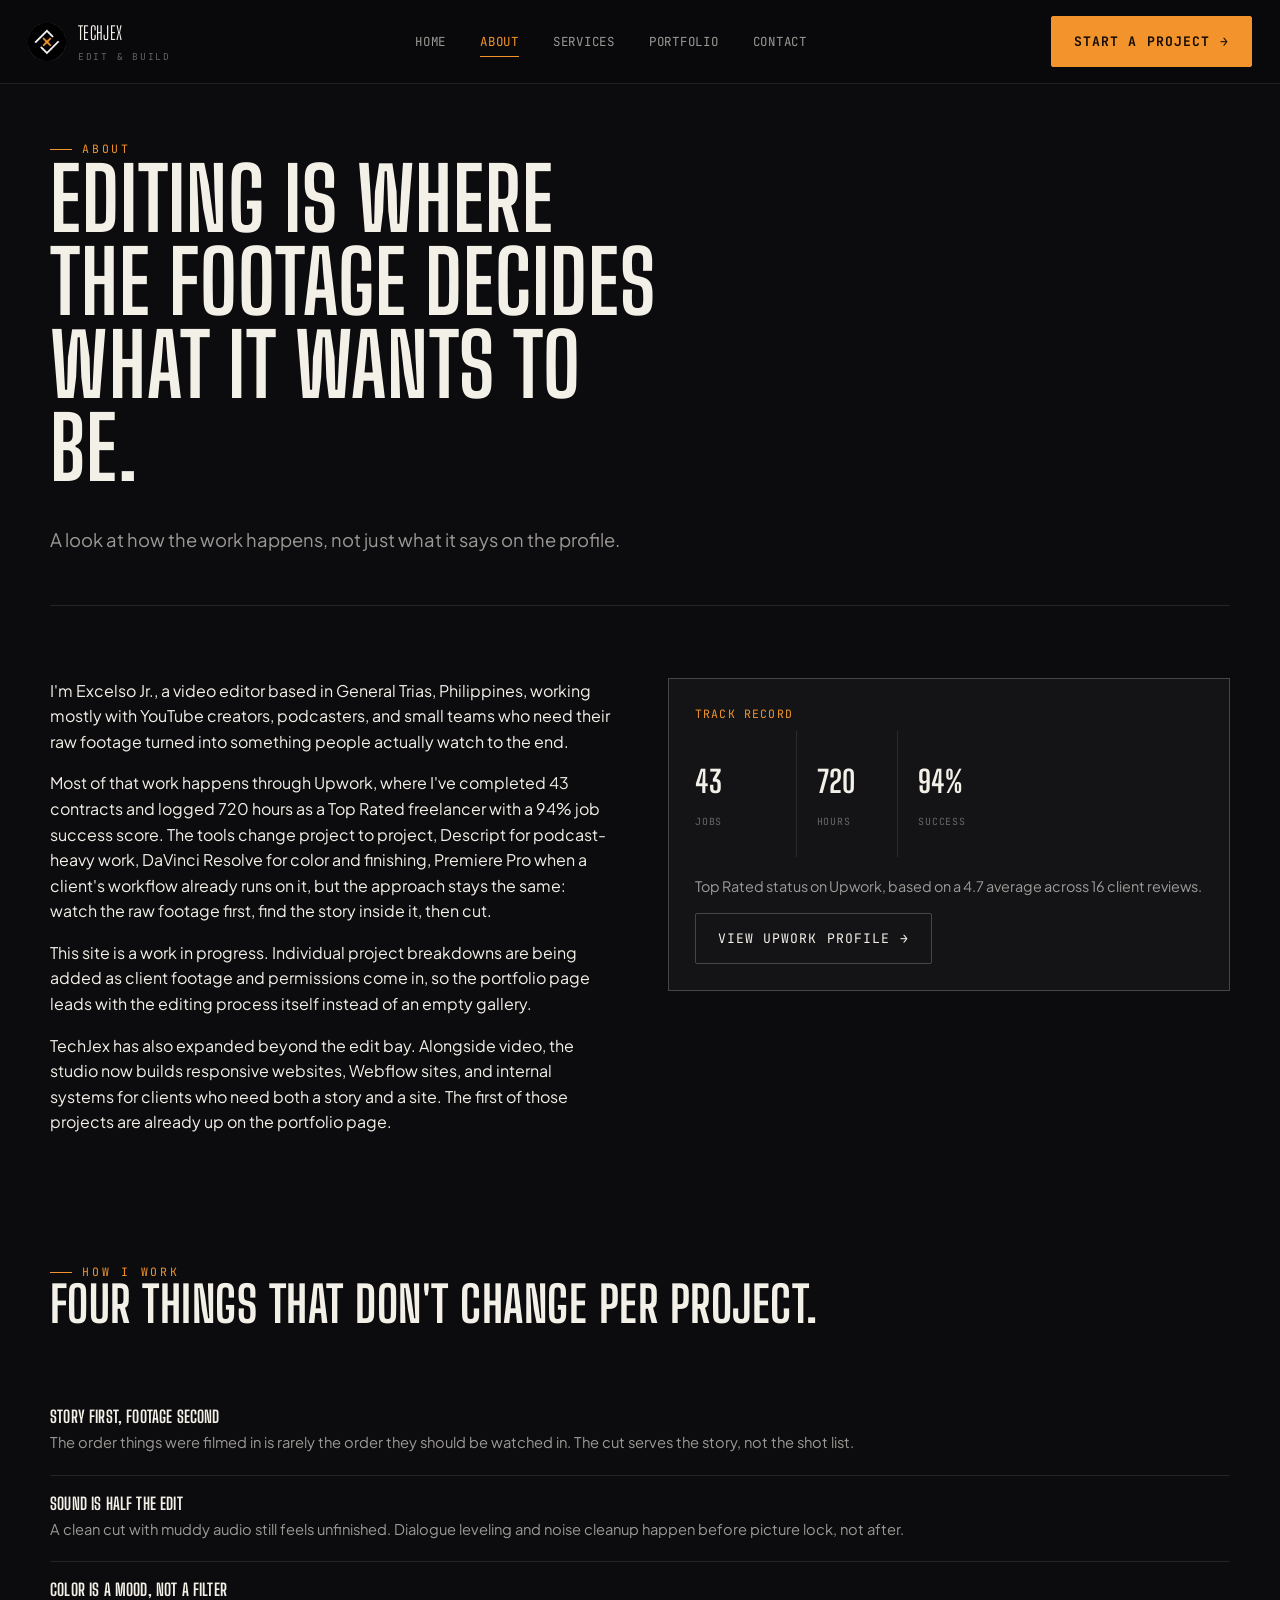
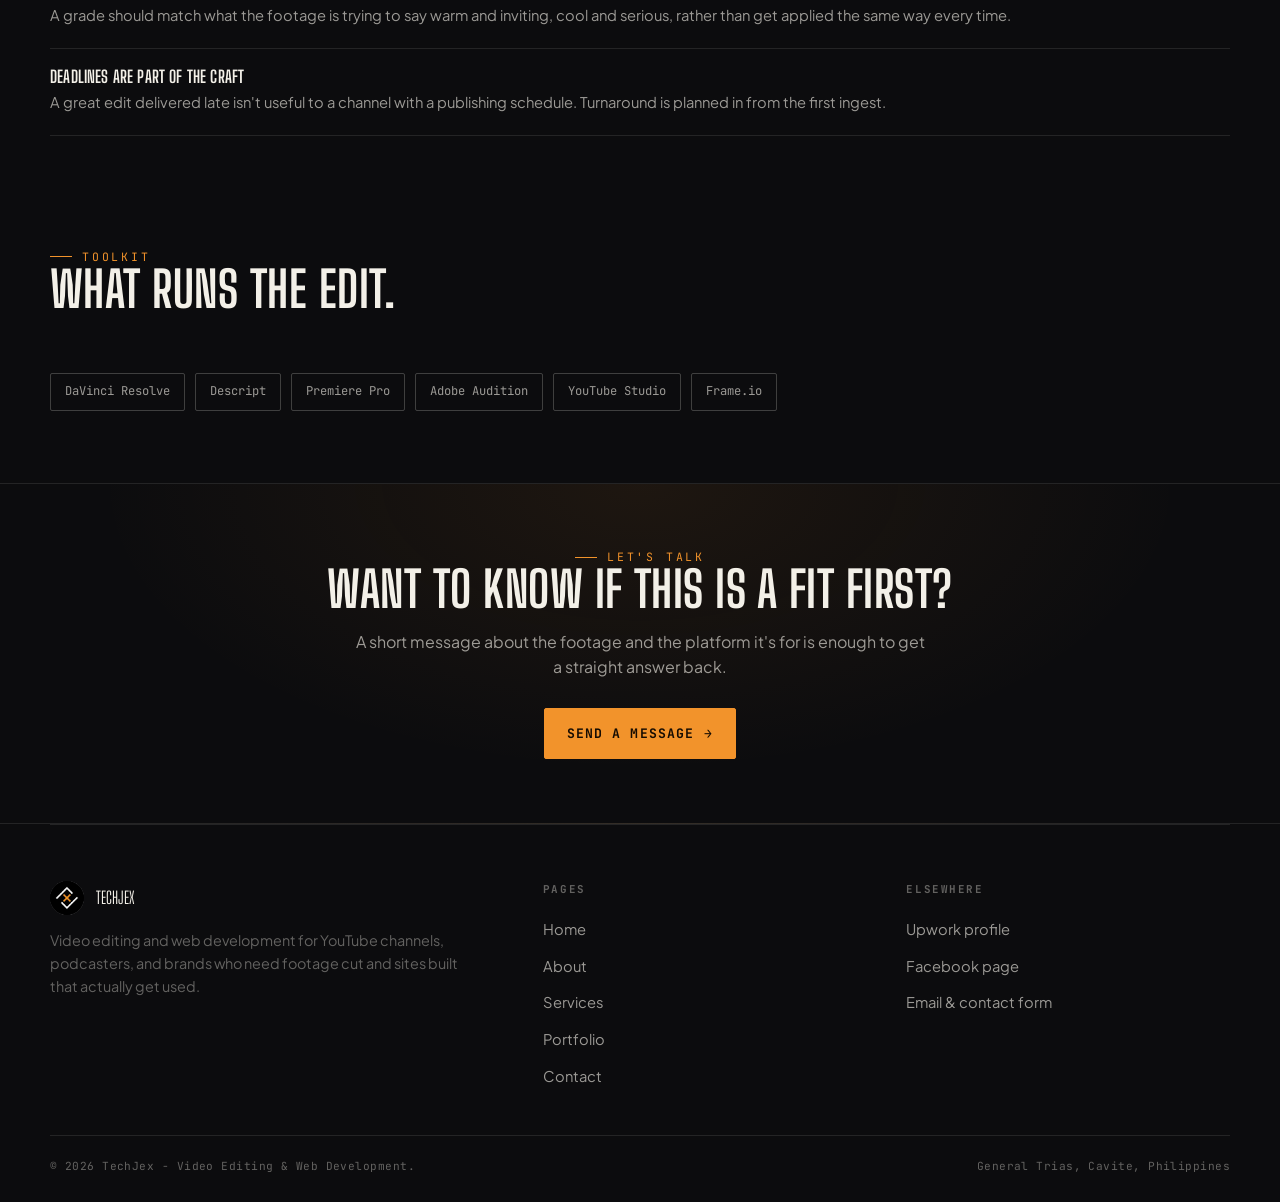
==== about.html @ 6ed2a16c "TechJex" ====
<!DOCTYPE html>
<html lang="en">
<head>
<meta charset="UTF-8">
<meta name="viewport" content="width=device-width, initial-scale=1.0">
<title>About | TechJex</title>
<meta name="description" content="Excelso Jr. is a Top Rated video editor on Upwork working with Descript, DaVinci Resolve, and YouTube-focused edits from General Trias, Philippines.">
<link rel="icon" href="./assets/logo.png" type="image/png">
<link rel="preconnect" href="https://fonts.googleapis.com">
<link href="https://fonts.googleapis.com/css2?family=Big+Shoulders+Display:wght@600;700;800&family=Plus+Jakarta+Sans:wght@400;500;600;700&family=JetBrains+Mono:wght@400;500&display=swap" rel="stylesheet">
<link rel="stylesheet" href="./style.css">
</head>
<body>

<header class="nav-bar">
  <a class="brand" href="./index.html">
    <img src="./assets/logo.png" alt="TechJex logo">
    <span>TechJex<br><small>Edit &amp; Build</small></span>
  </a>
  <button class="menu-toggle" aria-label="Open menu" aria-expanded="false">☰</button>
  <nav class="nav-links" aria-label="Main navigation">
    <a href="./index.html">Home</a>
    <a href="./about.html" aria-current="page">About</a>
    <a href="./services.html">Services</a>
    <a href="./portfolio.html">Portfolio</a>
    <a href="./contact.html">Contact</a>
  </nav>
  <div class="nav-actions">
    <a class="btn btn-primary" href="./contact.html">Start a project</a>
  </div>
</header>

<main>

<section class="page-hero wrap">
  <span class="eyebrow">About</span>
  <h1>Editing is where the footage decides what it wants to be.</h1>
  <p class="lead">A look at how the work happens, not just what it says on the profile.</p>
</section>

<section class="section wrap">
  <div class="split">
    <div>
      <p>I'm Excelso Jr., a video editor based in General Trias, Philippines, working mostly with YouTube creators, podcasters, and small teams who need their raw footage turned into something people actually watch to the end.</p>
      <p>Most of that work happens through Upwork, where I've completed 43 contracts and logged 720 hours as a Top Rated freelancer with a 94% job success score. The tools change project to project, Descript for podcast-heavy work, DaVinci Resolve for color and finishing, Premiere Pro when a client's workflow already runs on it, but the approach stays the same: watch the raw footage first, find the story inside it, then cut.</p>
      <p>This site is a work in progress. Individual project breakdowns are being added as client footage and permissions come in, so the portfolio page leads with the editing process itself instead of an empty gallery.</p>
      <p>TechJex has also expanded beyond the edit bay. Alongside video, the studio now builds responsive websites, Webflow sites, and internal systems for clients who need both a story and a site. The first of those projects are already up on the portfolio page.</p>
    </div>
    <div class="split-media reveal">
      <span class="tc">Track record</span>
      <div class="stat-strip" style="border:none;">
        <div style="padding-left:0;"><b>43</b><span>Jobs</span></div>
        <div><b>720</b><span>Hours</span></div>
        <div><b>94%</b><span>Success</span></div>
      </div>
      <p style="margin-top:18px; color:var(--bone-dim); font-size:0.9rem;">Top Rated status on Upwork, based on a 4.7 average across 16 client reviews.</p>
      <a class="btn btn-ghost" href="https://www.upwork.com/freelancers/~0199cee645f09aa806" target="_blank" rel="noopener">View Upwork profile</a>
    </div>
  </div>
</section>

<section class="section wrap section-tight">
  <div class="section-head">
    <div><span class="eyebrow">How I work</span><h2>Four things that don't change per project.</h2></div>
  </div>
  <div class="principle reveal">
    <h4>Story first, footage second</h4>
    <p>The order things were filmed in is rarely the order they should be watched in. The cut serves the story, not the shot list.</p>
  </div>
  <div class="principle reveal">
    <h4>Sound is half the edit</h4>
    <p>A clean cut with muddy audio still feels unfinished. Dialogue leveling and noise cleanup happen before picture lock, not after.</p>
  </div>
  <div class="principle reveal">
    <h4>Color is a mood, not a filter</h4>
    <p>A grade should match what the footage is trying to say warm and inviting, cool and serious, rather than get applied the same way every time.</p>
  </div>
  <div class="principle reveal">
    <h4>Deadlines are part of the craft</h4>
    <p>A great edit delivered late isn't useful to a channel with a publishing schedule. Turnaround is planned in from the first ingest.</p>
  </div>
</section>

<section class="section wrap">
  <div class="section-head">
    <div><span class="eyebrow">Toolkit</span><h2>What runs the edit.</h2></div>
  </div>
  <div class="toolkit reveal">
    <span>DaVinci Resolve</span>
    <span>Descript</span>
    <span>Premiere Pro</span>
    <span>Adobe Audition</span>
    <span>YouTube Studio</span>
    <span>Frame.io</span>
  </div>
</section>

<section class="cta-band">
  <div class="wrap">
    <span class="eyebrow" style="justify-content:center;">Let's talk</span>
    <h2>Want to know if this is a fit first?</h2>
    <p>A short message about the footage and the platform it's for is enough to get a straight answer back.</p>
    <a class="btn btn-primary" href="./contact.html">Send a message</a>
  </div>
</section>

</main>

<footer class="footer wrap">
  <div class="footer-top">
    <div>
      <a class="footer-brand" href="./index.html"><img src="./assets/logo.png" alt="TechJex logo"><span>TechJex</span></a>
      <p>Video editing and web development for YouTube channels, podcasters, and brands who need footage cut and sites built that actually get used.</p>
    </div>
    <div class="footer-links">
      <h5>Pages</h5>
      <a href="./index.html">Home</a>
      <a href="./about.html">About</a>
      <a href="./services.html">Services</a>
      <a href="./portfolio.html">Portfolio</a>
      <a href="./contact.html">Contact</a>
    </div>
    <div class="footer-links">
      <h5>Elsewhere</h5>
      <a href="https://www.upwork.com/freelancers/~0199cee645f09aa806" target="_blank" rel="noopener">Upwork profile</a>
      <a href="https://www.facebook.com/TechJex/" target="_blank" rel="noopener">Facebook page</a>
      <a href="./contact.html">Email &amp; contact form</a>
    </div>
  </div>
  <div class="footer-bottom">
    <span>&copy; 2026 TechJex - Video Editing &amp; Web Development.</span>
    <span>General Trias, Cavite, Philippines</span>
  </div>
</footer>

<script src="./script.js"></script>
</body>
</html>
---- style.css ----
/* ============================================================
   TechJex — Video Editing Portfolio
   Design tokens
   ============================================================ */
:root{
  --ink: #0c0c0e;
  --ink-2: #141417;
  --ink-3: #1d1d21;
  --line: rgba(245,243,236,0.10);
  --line-strong: rgba(245,243,236,0.22);
  --bone: #f3f0e8;
  --bone-dim: rgba(243,240,232,0.62);
  --bone-faint: rgba(243,240,232,0.38);
  --signal: #f2932b;
  --signal-2: #ffb35c;
  --teal: #3ec6bd;
  --radius: 2px;

  --display: "Big Shoulders Display", "Arial Narrow", sans-serif;
  --body: "Plus Jakarta Sans", "Segoe UI", sans-serif;
  --mono: "JetBrains Mono", "Courier New", monospace;
}

*{ box-sizing:border-box; }
html{ scroll-behavior:smooth; }
body{
  margin:0;
  background:var(--ink);
  color:var(--bone);
  font-family:var(--body);
  font-size:16px;
  line-height:1.6;
  -webkit-font-smoothing:antialiased;
}
img{ max-width:100%; display:block; }
a{ color:inherit; text-decoration:none; }
h1,h2,h3,h4{
  font-family:var(--display);
  font-weight:700;
  text-transform:uppercase;
  letter-spacing:0.01em;
  margin:0 0 .4em;
  line-height:0.96;
}
h1{ font-size:clamp(2.6rem,7vw,5.4rem); }
h2{ font-size:clamp(1.9rem,4.2vw,3.1rem); }
h3{ font-size:1.3rem; letter-spacing:0.02em; }
p{ margin:0 0 1em; }
.lead{ font-size:1.15rem; color:var(--bone-dim); max-width:52ch; }

:focus-visible{ outline:2px solid var(--signal); outline-offset:3px; }
@media (prefers-reduced-motion: reduce){
  *{ animation-duration:0.001ms !important; animation-iteration-count:1 !important; transition-duration:0.001ms !important; scroll-behavior:auto !important; }
}

.wrap{ max-width:1180px; margin:0 auto; padding:0 28px; }
.eyebrow{
  font-family:var(--mono);
  font-size:0.72rem;
  letter-spacing:0.24em;
  text-transform:uppercase;
  color:var(--signal);
  display:flex; align-items:center; gap:10px;
}
.eyebrow::before{
  content:""; width:22px; height:1px; background:var(--signal);
}
.tc{ font-family:var(--mono); font-variant-numeric:tabular-nums; }

/* ---------- buttons ---------- */
.btn{
  display:inline-flex; align-items:center; gap:10px;
  font-family:var(--mono); font-size:0.82rem; letter-spacing:0.08em; text-transform:uppercase;
  padding:14px 22px; border:1px solid var(--line-strong); border-radius:var(--radius);
  transition:border-color .2s ease, background .2s ease, color .2s ease, transform .2s ease;
  white-space:nowrap;
}
.btn-primary{ background:var(--signal); border-color:var(--signal); color:#160c02; font-weight:700; }
.btn-primary:hover{ background:var(--signal-2); border-color:var(--signal-2); transform:translateY(-1px); }
.btn-ghost{ color:var(--bone); }
.btn-ghost:hover{ border-color:var(--signal); color:var(--signal); }
.btn-ghost::after, .btn-primary::after{ content:"→"; transition:transform .2s ease; }
.btn:hover::after{ transform:translateX(3px); }

/* ---------- header ---------- */
.nav-bar{
  position:sticky; top:0; z-index:50;
  display:flex; align-items:center; justify-content:space-between;
  padding:16px 28px; background:rgba(10,10,12,0.98);
  border-bottom:1px solid var(--line);
}
.brand{ display:flex; align-items:center; gap:12px; }
.brand img{ width:38px; height:38px; border-radius:50%; }
.brand span{ font-family:var(--display); text-transform:uppercase; font-size:1.15rem; letter-spacing:.02em; }
.brand small{ display:block; font-family:var(--mono); font-size:0.6rem; letter-spacing:.18em; color:var(--bone-faint); text-transform:uppercase; }

.nav-links{ display:flex; gap:2px; align-items:center; }
.nav-links a{
  font-family:var(--mono); font-size:0.78rem; letter-spacing:.06em; text-transform:uppercase;
  padding:10px 16px; color:var(--bone-dim); position:relative;
}
.nav-links a:hover{ color:var(--bone); }
.nav-links a[aria-current="page"]{ color:var(--signal); }
.nav-links a[aria-current="page"]::after{
  content:""; position:absolute; left:16px; right:16px; bottom:4px; height:1px; background:var(--signal);
}
.nav-actions{ display:flex; align-items:center; gap:14px; }
.menu-toggle{
  display:none; width:40px; height:40px; border:1px solid var(--line-strong); background:none; border-radius:var(--radius);
  color:var(--bone); font-family:var(--mono); cursor:pointer;
}

@media (max-width:920px){
  .nav-links{
    position:fixed; inset:65px 0 0 0; flex-direction:column; align-items:flex-start;
    background:var(--ink); padding:24px 28px; gap:4px; transform:translateY(-8px);
    opacity:0; pointer-events:none; transition:opacity .2s ease, transform .2s ease;
    z-index:100; overflow-y:auto;
  }
  .nav-links.open{ opacity:1; pointer-events:auto; transform:translateY(0); }
  .nav-links a{ width:100%; padding:16px 6px; border-bottom:1px solid var(--line); font-size:0.95rem; }
  .menu-toggle{ display:block; }
  .nav-actions{ display:none; }
}

/* ---------- hero / scrubber signature ---------- */
.hero{ padding:64px 0 40px; }
.hero-grid{ display:grid; grid-template-columns:1.3fr 0.9fr; gap:48px; align-items:end; }
.hero-stats{ display:flex; flex-wrap:wrap; gap:28px; margin-top:8px; }
.hero-stats div{ border-left:1px solid var(--line-strong); padding-left:14px; }
.hero-stats b{ display:block; font-family:var(--display); font-size:1.7rem; }
.hero-stats span{ font-family:var(--mono); font-size:0.66rem; letter-spacing:.1em; text-transform:uppercase; color:var(--bone-faint); }
.hero-actions{ display:flex; gap:14px; margin-top:28px; flex-wrap:wrap; }

@media (max-width:920px){
  .hero-grid{ grid-template-columns:1fr; gap:36px; }
  .hero, .page-hero, .section-head{ text-align:center; }
  .hero .eyebrow, .page-hero .eyebrow, .section-head .eyebrow{ justify-content:center; }
  .hero .lead, .page-hero .lead, .section-head p{ margin-left:auto; margin-right:auto; }
  .hero-stats{ justify-content:center; }
  .hero-stats div{ border-left:none; padding-left:0; text-align:center; }
  .hero-actions{ justify-content:center; }
  .hero-card{ text-align:left; }
  .section-head{ flex-direction:column; align-items:center; }
  .page-hero h1{ margin-left:auto; margin-right:auto; }
}

.hero-card{
  border:1px solid var(--line-strong); background:var(--ink-2); padding:20px; border-radius:var(--radius);
}
.hero-card p{ color:var(--bone-dim); font-size:0.92rem; margin-bottom:1.2em; }

.scrubber{ margin-top:56px; }
.scrubber-head{ display:flex; justify-content:space-between; align-items:baseline; margin-bottom:10px; }
.scrubber-head span{ font-family:var(--mono); font-size:0.68rem; letter-spacing:.14em; text-transform:uppercase; color:var(--bone-faint); }
.scrub-frame{
  position:relative; height:150px; border:1px solid var(--line-strong); border-radius:var(--radius); overflow:hidden;
  background:
    repeating-linear-gradient(90deg, transparent 0 39px, var(--line) 39px 40px);
}
.scrub-frame::before{
  content:""; position:absolute; inset:0;
  background:var(--grade-bg, linear-gradient(120deg,#20242c,#2c2a2f));
  transition:background .12s linear;
}
.scrub-frame .frame-label{
  position:relative; z-index:2; height:100%; display:flex; flex-direction:column; justify-content:space-between; padding:14px 18px;
}
.frame-label .top-row{ display:flex; justify-content:space-between; font-family:var(--mono); font-size:0.68rem; letter-spacing:.08em; color:var(--bone); text-transform:uppercase; }
.frame-label .mood{ font-family:var(--display); font-size:1.5rem; letter-spacing:.02em; }
.scrub-track{
  position:relative; height:6px; background:var(--ink-3); border-radius:3px; margin-top:16px; cursor:pointer;
}
.scrub-fill{ position:absolute; top:0; left:0; height:100%; background:var(--signal); border-radius:3px; width:20%; }
.scrub-handle{
  position:absolute; top:50%; width:16px; height:16px; background:var(--bone); border:2px solid var(--signal);
  border-radius:50%; transform:translate(-50%,-50%); left:20%; box-shadow:0 0 0 4px rgba(242,147,43,0.15);
}
.scrub-caption{ margin-top:10px; font-family:var(--mono); font-size:0.72rem; color:var(--bone-faint); }

/* ---------- marquee ---------- */
.marquee{ border-top:1px solid var(--line); border-bottom:1px solid var(--line); overflow:hidden; padding:16px 0; margin:56px 0; }
.marquee-track{ display:flex; gap:40px; width:max-content; animation:scroll-left 26s linear infinite; }
.marquee-track span{ font-family:var(--mono); font-size:0.82rem; letter-spacing:.14em; text-transform:uppercase; color:var(--bone-faint); }
.marquee-track span::after{ content:"/"; margin-left:40px; color:var(--signal); }
@keyframes scroll-left{ from{ transform:translateX(0); } to{ transform:translateX(-50%); } }

/* ---------- sections ---------- */
.section{ padding:72px 0; }
.section-tight{ padding:40px 0; }
.section-head{ display:flex; justify-content:space-between; align-items:flex-end; gap:24px; margin-bottom:40px; flex-wrap:wrap; }
.section-head p{ max-width:44ch; color:var(--bone-dim); margin:0; }

/* format / service cards */
.card-grid{ display:grid; grid-template-columns:repeat(3,1fr); gap:1px; background:var(--line); border:1px solid var(--line); }
.card{ background:var(--ink); padding:32px 28px; display:flex; flex-direction:column; gap:12px; transition:background .2s ease; }
.card:hover{ background:var(--ink-2); }
.portfolio-card.clickable{ transition:background .2s ease; }
.portfolio-card.clickable:hover{ background:var(--ink-2); }
.card .tc-num{ font-family:var(--mono); font-size:0.72rem; color:var(--signal); letter-spacing:.1em; }
.card p{ color:var(--bone-dim); margin-bottom:0; font-size:0.94rem; }
.card ul{ margin:6px 0 0; padding-left:18px; color:var(--bone-dim); font-size:0.88rem; }
.card ul li{ margin-bottom:4px; }
@media (max-width:920px){ .card-grid{ grid-template-columns:1fr; } }

/* process timeline */
.process{ display:flex; flex-direction:column; border-top:1px solid var(--line); }
.process-row{ display:grid; grid-template-columns:110px 1fr 2fr; gap:24px; padding:22px 0; border-bottom:1px solid var(--line); align-items:baseline; }
.process-row .tc{ color:var(--signal); font-size:0.92rem; }
.process-row h4{ font-family:var(--display); text-transform:uppercase; font-size:1.15rem; margin:0; }
.process-row p{ margin:0; color:var(--bone-dim); font-size:0.92rem; }
@media (max-width:760px){ .process-row{ grid-template-columns:1fr; gap:6px; } }

/* trust / stats strip */
.stat-strip{ display:grid; grid-template-columns:repeat(5,1fr); border:1px solid var(--line); }
.stat-strip div{ padding:26px 20px; border-right:1px solid var(--line); }
.stat-strip div:last-child{ border-right:none; }
.stat-strip b{ display:block; font-family:var(--display); font-size:1.9rem; color:var(--bone); }
.stat-strip span{ font-family:var(--mono); font-size:0.62rem; letter-spacing:.08em; text-transform:uppercase; color:var(--bone-faint); }
@media (max-width:860px){ .stat-strip{ grid-template-columns:repeat(2,1fr);} .stat-strip div:nth-child(2n){border-right:none;} }

/* CTA band */
.cta-band{
  border-top:1px solid var(--line); border-bottom:1px solid var(--line);
  padding:64px 0; text-align:center; background:radial-gradient(ellipse at 50% 0%, rgba(242,147,43,0.08), transparent 60%);
}
.cta-band h2{ margin-bottom:.3em; }
.cta-band p{ color:var(--bone-dim); margin:0 auto 28px; max-width:48ch; }

/* ---------- footer ---------- */
.footer{ border-top:1px solid var(--line); padding:56px 0 26px; }
.footer-top{ display:grid; grid-template-columns:1.4fr 1fr 1fr; gap:40px; margin-bottom:40px; }
.footer-brand{ display:flex; align-items:center; gap:12px; margin-bottom:14px; }
.footer-brand img{ width:34px; height:34px; border-radius:50%; }
.footer-brand span{ font-family:var(--display); text-transform:uppercase; font-size:1.05rem; }
.footer p{ color:var(--bone-faint); font-size:0.9rem; max-width:38ch; }
.footer h5{ font-family:var(--mono); font-size:0.68rem; letter-spacing:.14em; text-transform:uppercase; color:var(--bone-faint); margin:0 0 14px; }
.footer-links a{ display:block; padding:6px 0; color:var(--bone-dim); font-size:0.92rem; border-bottom:1px solid transparent; }
.footer-links a:hover{ color:var(--signal); }
.footer-bottom{ display:flex; justify-content:space-between; flex-wrap:wrap; gap:10px; padding-top:22px; border-top:1px solid var(--line); font-family:var(--mono); font-size:0.7rem; color:var(--bone-faint); letter-spacing:.04em; }
@media (max-width:760px){ .footer-top{ grid-template-columns:1fr; } }

/* ---------- page hero (inner pages) ---------- */
.page-hero{ padding:56px 0 32px; border-bottom:1px solid var(--line); }
.page-hero h1{ max-width:16ch; }
.page-hero .lead{ margin-top:14px; }

/* ---------- about ---------- */
.split{ display:grid; grid-template-columns:1fr 1fr; gap:56px; align-items:start; }
.split-media{ border:1px solid var(--line-strong); padding:26px; background:var(--ink-2); }
.split-media .tc{ color:var(--signal); font-size:0.72rem; letter-spacing:.1em; display:block; margin-bottom:8px; text-transform:uppercase; }
.principle{ padding:20px 0; border-bottom:1px solid var(--line); }
.principle h4{ font-size:1.05rem; margin-bottom:6px; }
.principle p{ margin:0; color:var(--bone-dim); font-size:0.92rem; }
.toolkit{ display:flex; flex-wrap:wrap; gap:10px; margin-top:14px; }
.toolkit span{ font-family:var(--mono); font-size:0.76rem; border:1px solid var(--line-strong); padding:8px 14px; border-radius:var(--radius); color:var(--bone-dim); }
@media (max-width:860px){ .split{ grid-template-columns:1fr; } }

/* ---------- services page ---------- */
.service-list{ display:flex; flex-direction:column; }
.service{ display:grid; grid-template-columns:60px 1.1fr 1.4fr; gap:28px; padding:36px 0; border-bottom:1px solid var(--line); }
.service .tc{ color:var(--signal); font-size:1.1rem; }
.service h3{ margin-bottom:10px; }
.service .tag-row{ margin-top:14px; }
.service-copy p{ color:var(--bone-dim); }
.service-copy ul{ padding-left:18px; color:var(--bone-dim); font-size:0.92rem; margin:10px 0 0; }
.service-copy ul li{ margin-bottom:6px; }
.turnaround{ font-family:var(--mono); font-size:0.72rem; letter-spacing:.06em; text-transform:uppercase; color:var(--bone-faint); margin-top:14px; display:block; }
@media (max-width:860px){ .service{ grid-template-columns:1fr; gap:10px; } }

/* ---------- portfolio / editing panel ---------- */
.editor-panel{
  border:1px solid var(--line-strong); background:var(--ink-2); border-radius:var(--radius); overflow:hidden; margin-bottom:64px;
}
.editor-panel-head{ display:flex; justify-content:space-between; align-items:center; padding:16px 22px; border-bottom:1px solid var(--line); }
.editor-panel-head .tc{ color:var(--bone-faint); font-size:0.72rem; letter-spacing:.08em; text-transform:uppercase; }
.editor-toggle{ display:flex; gap:0; border:1px solid var(--line-strong); border-radius:var(--radius); overflow:hidden; }
.editor-toggle button{
  font-family:var(--mono); font-size:0.72rem; letter-spacing:.08em; text-transform:uppercase; padding:8px 16px; background:none; color:var(--bone-dim); border:none; cursor:pointer;
}
.editor-toggle button.active{ background:var(--signal); color:#160c02; font-weight:700; }

.preview-frame{
  position:relative; height:260px; margin:0; overflow:hidden;
  background:var(--grade-bg2, linear-gradient(135deg,#2a2e33,#302a2c));
  transition:background .25s ease, filter .25s ease;
}
.preview-frame.graded{ filter:saturate(1.15) contrast(1.06); }
.preview-frame .grain{ position:absolute; inset:0; opacity:0.06; background-image:repeating-radial-gradient(circle at 20% 30%, #fff 0 1px, transparent 1px 3px); }
.preview-frame .waveform{ position:absolute; left:0; right:0; bottom:0; height:56px; display:flex; align-items:flex-end; gap:2px; padding:0 18px 10px; opacity:0.5; }
.preview-frame .waveform i{ flex:1; background:var(--bone); border-radius:1px; }
.preview-frame .center-label{ position:absolute; inset:0; display:flex; align-items:center; justify-content:center; flex-direction:column; gap:6px; text-align:center; }
.preview-frame .center-label b{ font-family:var(--display); text-transform:uppercase; font-size:1.4rem; letter-spacing:.02em; }
.preview-frame .center-label span{ font-family:var(--mono); font-size:0.68rem; color:var(--bone-dim); letter-spacing:.06em; text-transform:uppercase; }

.tracks{ padding:18px 22px 22px; }
.track{ display:grid; grid-template-columns:56px 1fr; gap:14px; align-items:center; padding:8px 0; }
.track span.tlabel{ font-family:var(--mono); font-size:0.68rem; color:var(--bone-faint); letter-spacing:.06em; }
.track-lane{ position:relative; height:28px; background:var(--ink-3); border-radius:2px; overflow:hidden; }
.clip{ position:absolute; top:2px; bottom:2px; background:rgba(242,147,43,0.35); border:1px solid var(--signal); border-radius:2px; display:flex; align-items:center; padding:0 8px; font-family:var(--mono); font-size:0.6rem; color:var(--bone); letter-spacing:.04em; white-space:nowrap; overflow:hidden; }
.clip.audio{ background:rgba(62,198,189,0.25); border-color:var(--teal); }
.playhead{ position:absolute; top:-4px; bottom:-4px; width:2px; background:var(--bone); z-index:5; }
.playhead::before{ content:""; position:absolute; top:-4px; left:50%; transform:translateX(-50%); width:8px; height:8px; background:var(--bone); border-radius:50%; }
.editor-panel-foot{ display:flex; justify-content:space-between; align-items:center; padding:14px 22px; border-top:1px solid var(--line); font-family:var(--mono); font-size:0.68rem; color:var(--bone-faint); letter-spacing:.04em; }

.portfolio-group{ margin-bottom:64px; }
.group-title{ display:flex; justify-content:space-between; gap:24px; flex-wrap:wrap; margin-bottom:28px; align-items:flex-end; border-bottom:1px solid var(--line); padding-bottom:18px; }
.group-title p{ max-width:42ch; color:var(--bone-dim); margin:0; }
.portfolio-grid{ display:grid; grid-template-columns:repeat(3,1fr); gap:1px; background:var(--line); border:1px solid var(--line); }
.portfolio-card{ background:var(--ink); padding:26px; display:flex; flex-direction:column; gap:10px; }
.portfolio-card.media-card, .portfolio-card.video-card{ padding:0; }
.portfolio-card.media-card .portfolio-img{ aspect-ratio:16/10; overflow:hidden; background:var(--ink-3); }
.portfolio-card.media-card .portfolio-img img{ width:100%; height:100%; object-fit:cover; display:block; }
.portfolio-card.media-card .portfolio-body, .portfolio-card.video-card .portfolio-body{ padding:20px 22px 22px; display:flex; flex-direction:column; gap:10px; flex:1; }
.video-frame{ position:relative; background:var(--ink-3); overflow:hidden; aspect-ratio:16/9; }
.video-frame.portrait{ aspect-ratio:9/16; max-width:230px; margin:0 auto; }
.video-frame.linkedin{ aspect-ratio:4/5; max-width:270px; margin:0 auto; }
.video-frame video{ width:100%; height:100%; object-fit:cover; display:block; background:#000; }
.portfolio-top{ display:flex; justify-content:space-between; align-items:flex-start; gap:10px; }
.portfolio-top h3{ font-size:1.05rem; margin:0; }
.section-divider{ display:flex; align-items:center; gap:20px; margin:12px 0 44px; }
.section-divider .num{ font-family:var(--mono); font-size:0.72rem; color:var(--signal); border:1px solid var(--line-strong); padding:6px 12px; border-radius:20px; }
.section-divider .line{ flex:1; height:1px; background:var(--line); }
.portfolio-card .status{ font-family:var(--mono); font-size:0.62rem; letter-spacing:.08em; text-transform:uppercase; padding:4px 9px; border:1px solid var(--line-strong); color:var(--bone-faint); align-self:flex-start; border-radius:20px; }
.portfolio-card .status.open{ color:var(--teal); border-color:var(--teal); }
.portfolio-card .status.live{ color:var(--signal-2); border-color:var(--signal); }
.card-grid.cols-4{ grid-template-columns:repeat(4,1fr); }
@media (max-width:1080px){ .card-grid.cols-4{ grid-template-columns:repeat(2,1fr); } }
@media (max-width:560px){ .card-grid.cols-4{ grid-template-columns:1fr; } }
.portfolio-card p{ color:var(--bone-dim); font-size:0.9rem; margin-bottom:0; }
.tag-row{ display:flex; flex-wrap:wrap; gap:8px; margin-top:auto; padding-top:10px; }
.tag{ font-family:var(--mono); font-size:0.66rem; letter-spacing:.04em; text-transform:uppercase; color:var(--bone-faint); border:1px solid var(--line-strong); padding:4px 10px; border-radius:20px; }
@media (max-width:920px){ .portfolio-grid{ grid-template-columns:1fr; } }

/* ---------- contact ---------- */
.contact-grid{ display:grid; grid-template-columns:1fr 1fr; gap:56px; }
.form-field{ margin-bottom:20px; }
.form-field label{ display:block; font-family:var(--mono); font-size:0.7rem; letter-spacing:.08em; text-transform:uppercase; color:var(--bone-faint); margin-bottom:8px; }
.form-field input, .form-field select, .form-field textarea{
  width:100%; background:var(--ink-2); border:1px solid var(--line-strong); color:var(--bone); padding:13px 14px;
  font-family:var(--body); font-size:0.95rem; border-radius:var(--radius);
}
.form-field textarea{ resize:vertical; min-height:120px; }
.form-field input:focus, .form-field select:focus, .form-field textarea:focus{ border-color:var(--signal); }
.contact-info .info-row{ display:flex; gap:16px; padding:18px 0; border-bottom:1px solid var(--line); }
.contact-info .info-row b{ display:block; font-family:var(--mono); font-size:0.68rem; letter-spacing:.08em; text-transform:uppercase; color:var(--bone-faint); margin-bottom:4px; }
.contact-info .info-row div a, .contact-info .info-row div span{ font-size:1rem; }
.note-box{ margin-top:24px; padding:16px 18px; border:1px dashed var(--line-strong); font-size:0.86rem; color:var(--bone-faint); border-radius:var(--radius); }
@media (max-width:860px){ .contact-grid{ grid-template-columns:1fr; } }

@keyframes playhead-drift{
  0%{ left:8%; }
  50%{ left:64%; }
  100%{ left:8%; }
}
.playhead{ animation:playhead-drift 9s ease-in-out infinite; }

/* ---------- reveal ---------- */
.reveal{ opacity:0; transform:translateY(16px); transition:opacity .6s ease, transform .6s ease; }
.reveal.in{ opacity:1; transform:translateY(0); }
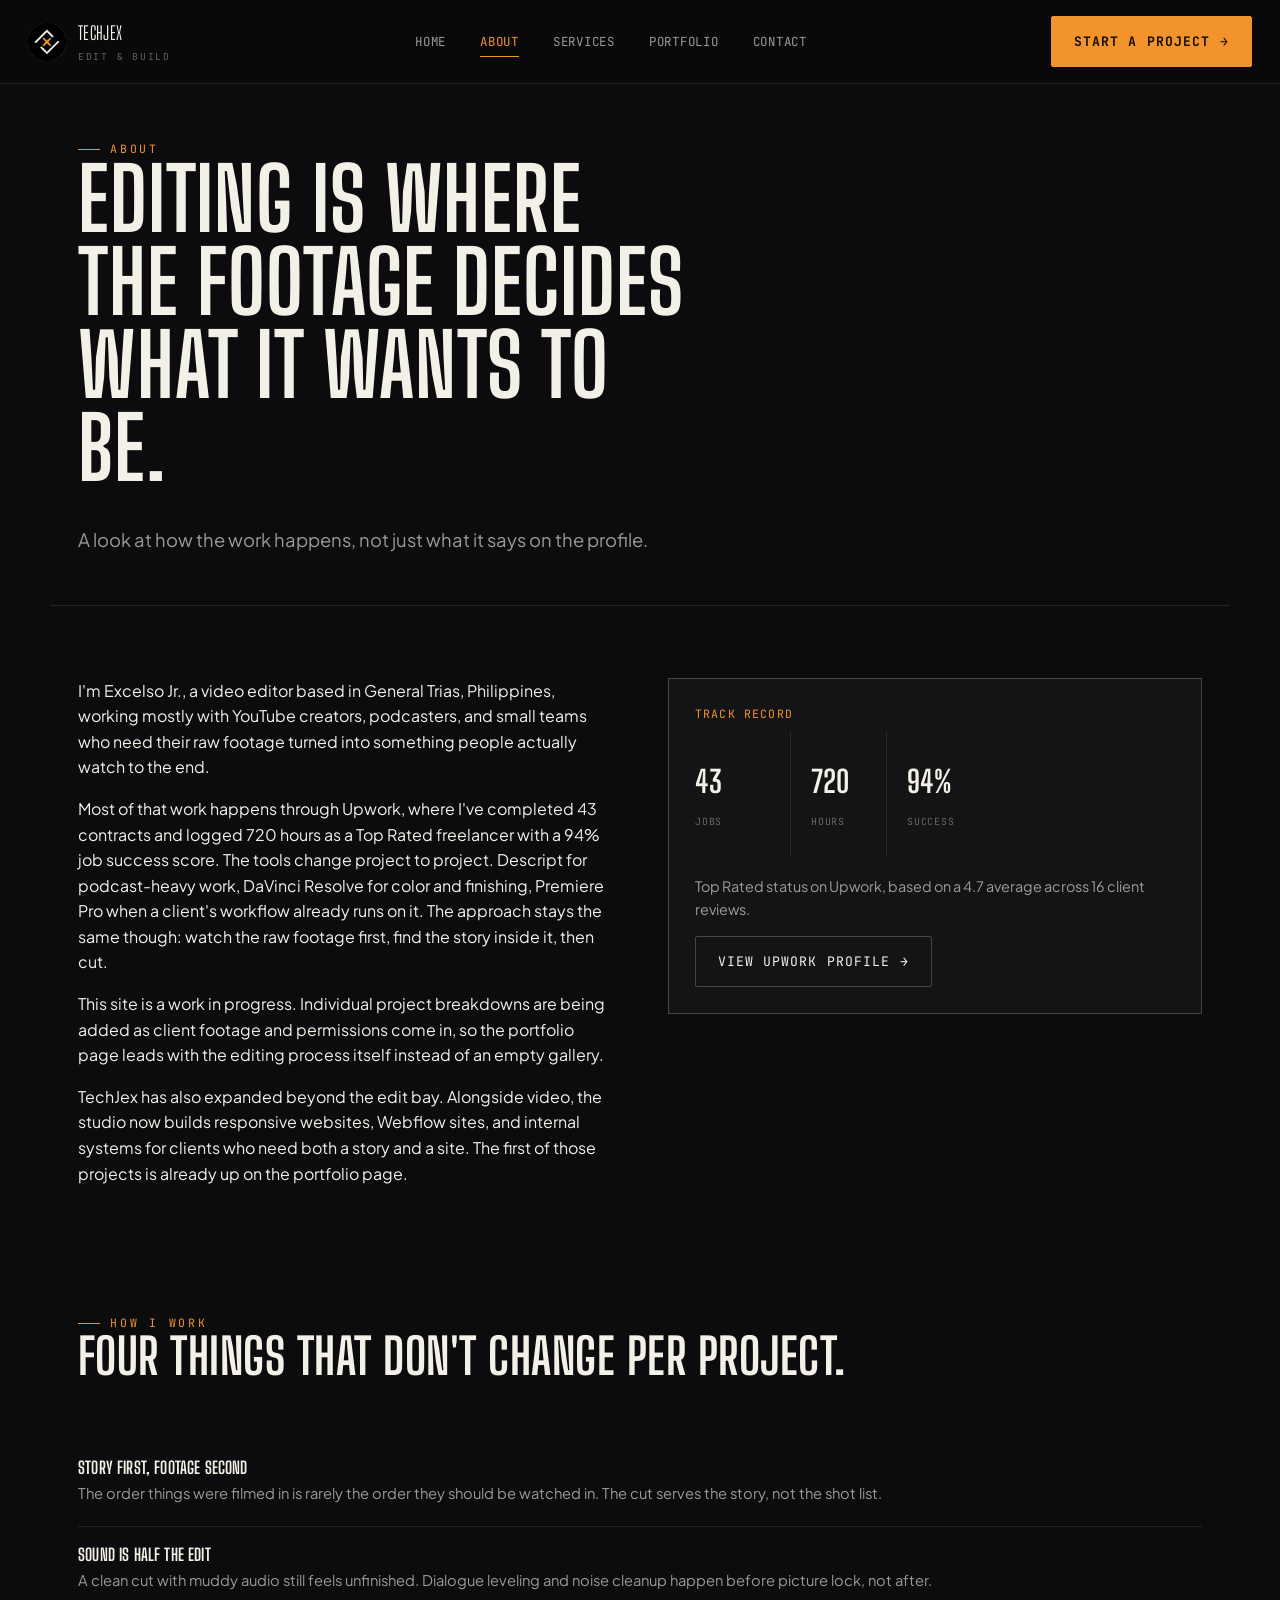
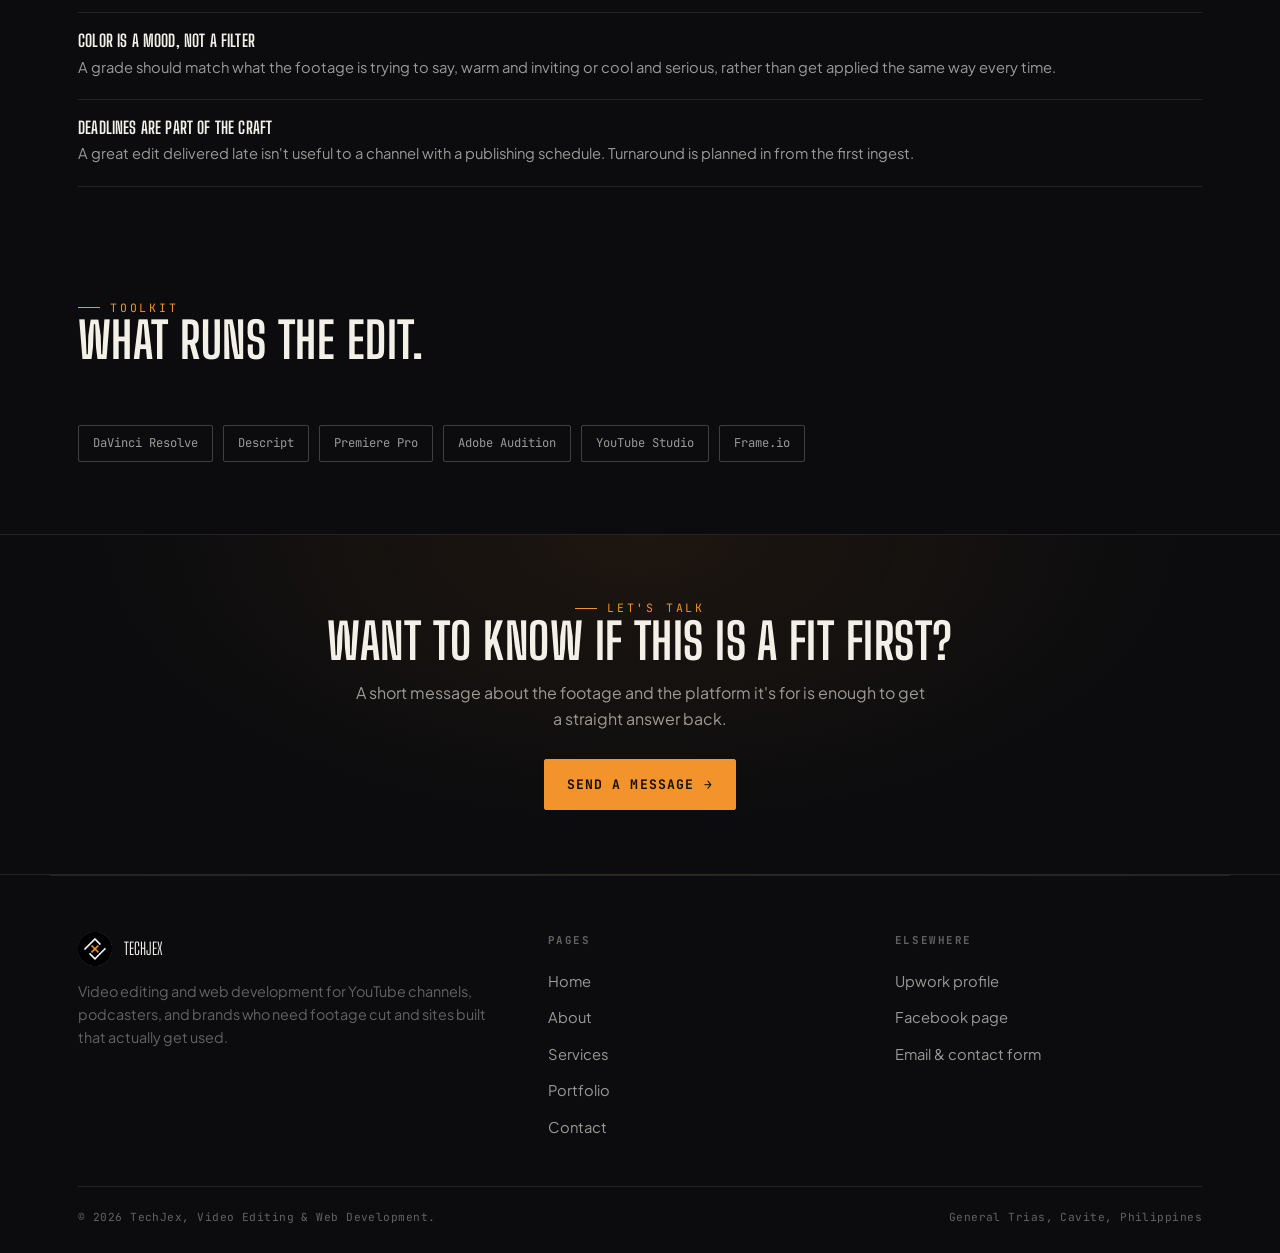
==== commit 38abaf20: "Tech Jex Portfolio" ====
--- a/about.html
+++ b/about.html
@@ -42,9 +42,9 @@
   <div class="split">
     <div>
       <p>I'm Excelso Jr., a video editor based in General Trias, Philippines, working mostly with YouTube creators, podcasters, and small teams who need their raw footage turned into something people actually watch to the end.</p>
-      <p>Most of that work happens through Upwork, where I've completed 43 contracts and logged 720 hours as a Top Rated freelancer with a 94% job success score. The tools change project to project, Descript for podcast-heavy work, DaVinci Resolve for color and finishing, Premiere Pro when a client's workflow already runs on it, but the approach stays the same: watch the raw footage first, find the story inside it, then cut.</p>
+      <p>Most of that work happens through Upwork, where I've completed 43 contracts and logged 720 hours as a Top Rated freelancer with a 94% job success score. The tools change project to project. Descript for podcast-heavy work, DaVinci Resolve for color and finishing, Premiere Pro when a client's workflow already runs on it. The approach stays the same though: watch the raw footage first, find the story inside it, then cut.</p>
       <p>This site is a work in progress. Individual project breakdowns are being added as client footage and permissions come in, so the portfolio page leads with the editing process itself instead of an empty gallery.</p>
-      <p>TechJex has also expanded beyond the edit bay. Alongside video, the studio now builds responsive websites, Webflow sites, and internal systems for clients who need both a story and a site. The first of those projects are already up on the portfolio page.</p>
+      <p>TechJex has also expanded beyond the edit bay. Alongside video, the studio now builds responsive websites, Webflow sites, and internal systems for clients who need both a story and a site. The first of those projects is already up on the portfolio page.</p>
     </div>
     <div class="split-media reveal">
       <span class="tc">Track record</span>
@@ -73,7 +73,7 @@
   </div>
   <div class="principle reveal">
     <h4>Color is a mood, not a filter</h4>
-    <p>A grade should match what the footage is trying to say warm and inviting, cool and serious, rather than get applied the same way every time.</p>
+    <p>A grade should match what the footage is trying to say, warm and inviting or cool and serious, rather than get applied the same way every time.</p>
   </div>
   <div class="principle reveal">
     <h4>Deadlines are part of the craft</h4>
@@ -128,7 +128,7 @@
     </div>
   </div>
   <div class="footer-bottom">
-    <span>&copy; 2026 TechJex - Video Editing &amp; Web Development.</span>
+    <span>&copy; 2026 TechJex, Video Editing &amp; Web Development.</span>
     <span>General Trias, Cavite, Philippines</span>
   </div>
 </footer>
--- a/style.css
+++ b/style.css
@@ -1,5 +1,5 @@
 /* ============================================================
-   TechJex — Video Editing Portfolio
+   TechJex, Video Editing Portfolio
    Design tokens
    ============================================================ */
 :root{
@@ -124,7 +124,7 @@
 }
 
 /* ---------- hero / scrubber signature ---------- */
-.hero{ padding:64px 0 40px; }
+.hero{ padding-top:64px; padding-bottom:40px; }
 .hero-grid{ display:grid; grid-template-columns:1.3fr 0.9fr; gap:48px; align-items:end; }
 .hero-stats{ display:flex; flex-wrap:wrap; gap:28px; margin-top:8px; }
 .hero-stats div{ border-left:1px solid var(--line-strong); padding-left:14px; }
@@ -186,8 +186,8 @@
 @keyframes scroll-left{ from{ transform:translateX(0); } to{ transform:translateX(-50%); } }
 
 /* ---------- sections ---------- */
-.section{ padding:72px 0; }
-.section-tight{ padding:40px 0; }
+.section{ padding-top:72px; padding-bottom:72px; }
+.section-tight{ padding-top:40px; padding-bottom:40px; }
 .section-head{ display:flex; justify-content:space-between; align-items:flex-end; gap:24px; margin-bottom:40px; flex-wrap:wrap; }
 .section-head p{ max-width:44ch; color:var(--bone-dim); margin:0; }
 
@@ -228,7 +228,7 @@
 .cta-band p{ color:var(--bone-dim); margin:0 auto 28px; max-width:48ch; }
 
 /* ---------- footer ---------- */
-.footer{ border-top:1px solid var(--line); padding:56px 0 26px; }
+.footer{ border-top:1px solid var(--line); padding-top:56px; padding-bottom:26px; }
 .footer-top{ display:grid; grid-template-columns:1.4fr 1fr 1fr; gap:40px; margin-bottom:40px; }
 .footer-brand{ display:flex; align-items:center; gap:12px; margin-bottom:14px; }
 .footer-brand img{ width:34px; height:34px; border-radius:50%; }
@@ -241,7 +241,7 @@
 @media (max-width:760px){ .footer-top{ grid-template-columns:1fr; } }
 
 /* ---------- page hero (inner pages) ---------- */
-.page-hero{ padding:56px 0 32px; border-bottom:1px solid var(--line); }
+.page-hero{ padding-top:56px; padding-bottom:32px; border-bottom:1px solid var(--line); }
 .page-hero h1{ max-width:16ch; }
 .page-hero .lead{ margin-top:14px; }
 
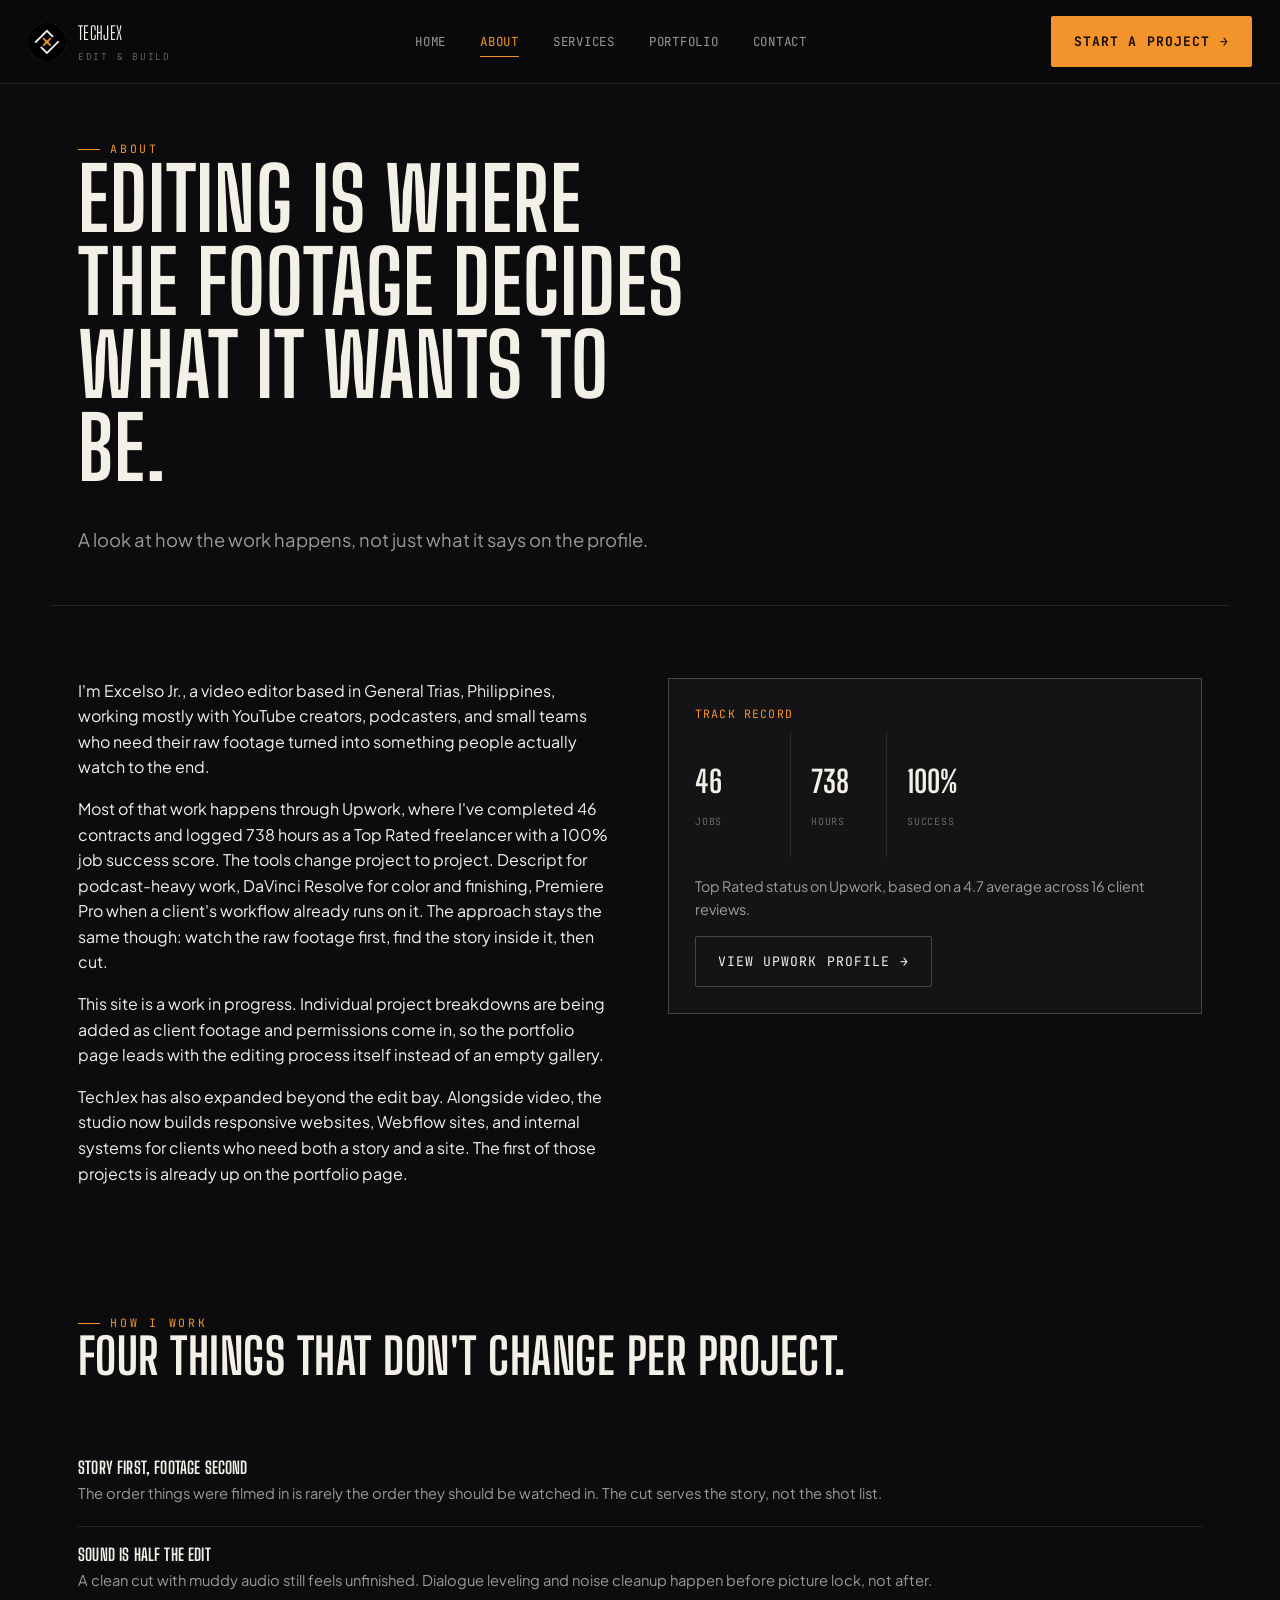
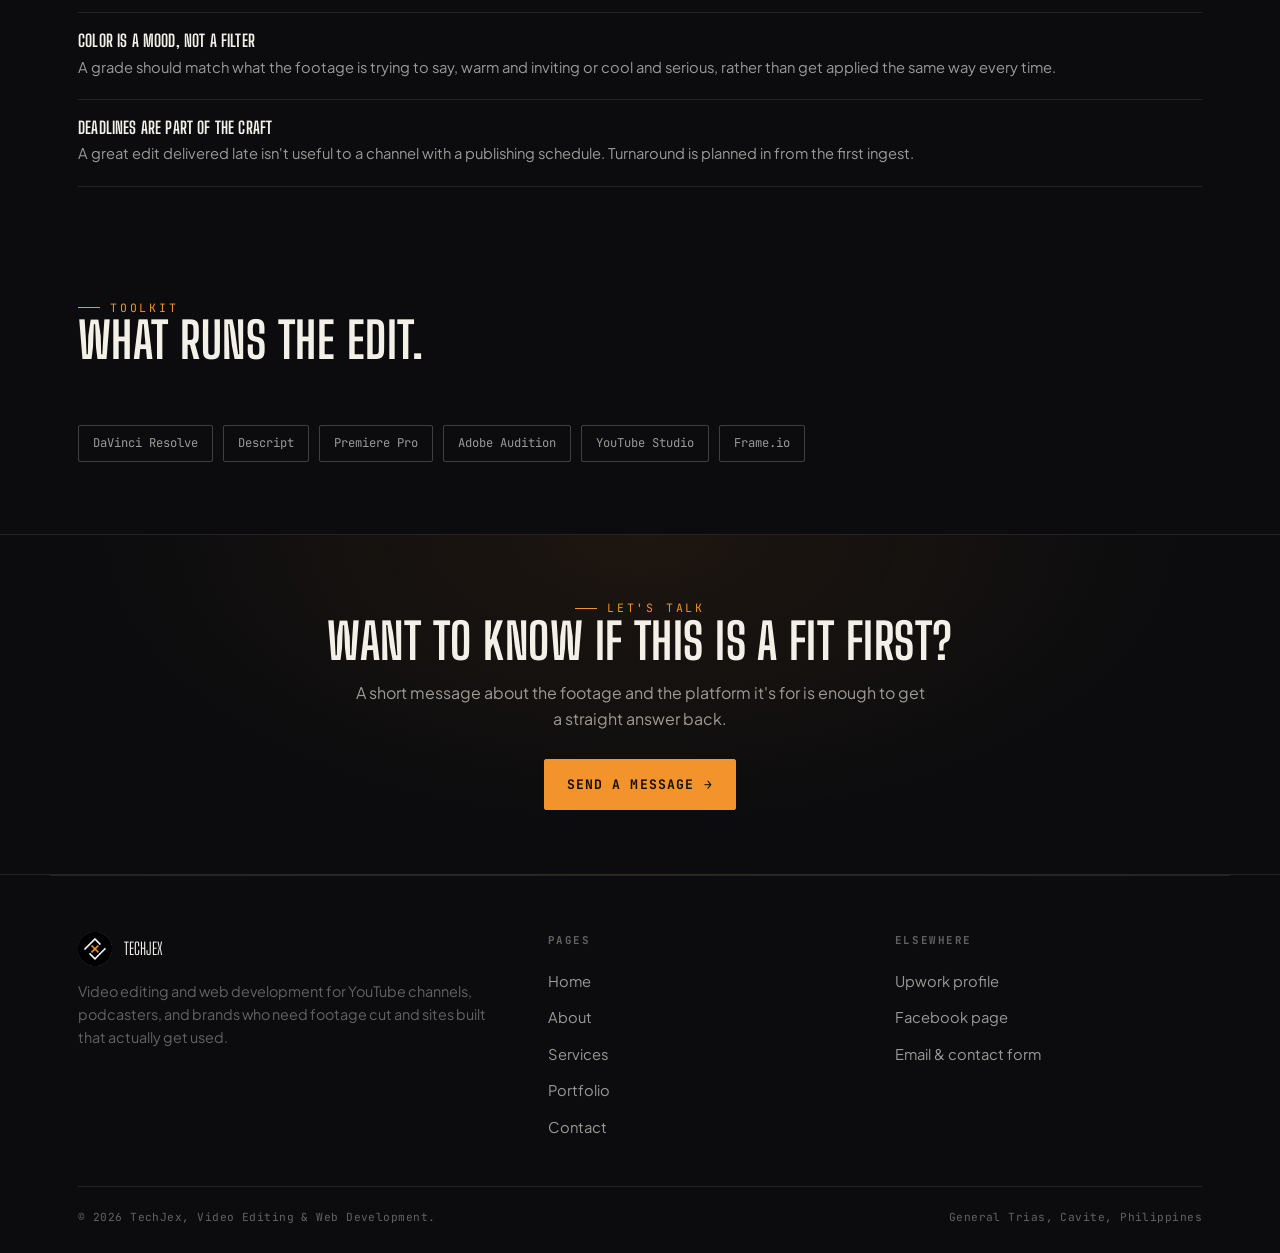
==== commit f41a38ac: "Portfolio" ====
--- a/about.html
+++ b/about.html
@@ -42,16 +42,16 @@
   <div class="split">
     <div>
       <p>I'm Excelso Jr., a video editor based in General Trias, Philippines, working mostly with YouTube creators, podcasters, and small teams who need their raw footage turned into something people actually watch to the end.</p>
-      <p>Most of that work happens through Upwork, where I've completed 43 contracts and logged 720 hours as a Top Rated freelancer with a 94% job success score. The tools change project to project. Descript for podcast-heavy work, DaVinci Resolve for color and finishing, Premiere Pro when a client's workflow already runs on it. The approach stays the same though: watch the raw footage first, find the story inside it, then cut.</p>
+      <p>Most of that work happens through Upwork, where I've completed 46 contracts and logged 738 hours as a Top Rated freelancer with a 100% job success score. The tools change project to project. Descript for podcast-heavy work, DaVinci Resolve for color and finishing, Premiere Pro when a client's workflow already runs on it. The approach stays the same though: watch the raw footage first, find the story inside it, then cut.</p>
       <p>This site is a work in progress. Individual project breakdowns are being added as client footage and permissions come in, so the portfolio page leads with the editing process itself instead of an empty gallery.</p>
       <p>TechJex has also expanded beyond the edit bay. Alongside video, the studio now builds responsive websites, Webflow sites, and internal systems for clients who need both a story and a site. The first of those projects is already up on the portfolio page.</p>
     </div>
     <div class="split-media reveal">
       <span class="tc">Track record</span>
       <div class="stat-strip" style="border:none;">
-        <div style="padding-left:0;"><b>43</b><span>Jobs</span></div>
-        <div><b>720</b><span>Hours</span></div>
-        <div><b>94%</b><span>Success</span></div>
+        <div style="padding-left:0;"><b>46</b><span>Jobs</span></div>
+        <div><b>738</b><span>Hours</span></div>
+        <div><b>100%</b><span>Success</span></div>
       </div>
       <p style="margin-top:18px; color:var(--bone-dim); font-size:0.9rem;">Top Rated status on Upwork, based on a 4.7 average across 16 client reviews.</p>
       <a class="btn btn-ghost" href="https://www.upwork.com/freelancers/~0199cee645f09aa806" target="_blank" rel="noopener">View Upwork profile</a>
--- a/style.css
+++ b/style.css
@@ -355,6 +355,21 @@
 }
 .playhead{ animation:playhead-drift 9s ease-in-out infinite; }
 
+/* ---------- client feedback ---------- */
+.feedback-strip{ margin-bottom:44px; }
+.feedback-grid{ display:grid; grid-template-columns:repeat(3,1fr); gap:1px; background:var(--line); border:1px solid var(--line); }
+.feedback-card{ background:var(--ink); padding:30px 26px; display:flex; flex-direction:column; gap:16px; transition:background .2s ease; }
+.feedback-card:hover{ background:var(--ink-2); }
+.feedback-rating{ display:flex; align-items:center; gap:8px; font-family:var(--mono); font-size:0.78rem; letter-spacing:.06em; color:var(--signal); }
+.feedback-rating svg{ width:14px; height:14px; fill:var(--signal); flex-shrink:0; }
+.feedback-quote{ color:var(--bone); font-size:0.95rem; line-height:1.6; margin:0; flex:1; }
+.feedback-quote::before{ content:"\201C"; }
+.feedback-quote::after{ content:"\201D"; }
+.feedback-meta{ display:flex; justify-content:space-between; align-items:flex-end; gap:10px; margin-top:auto; padding-top:16px; border-top:1px solid var(--line); }
+.feedback-meta b{ display:block; font-size:0.86rem; color:var(--bone); font-weight:600; }
+.feedback-meta .job-tag{ display:block; font-family:var(--mono); font-size:0.66rem; letter-spacing:.05em; text-transform:uppercase; color:var(--bone-faint); margin-top:3px; max-width:22ch; }
+@media (max-width:920px){ .feedback-grid{ grid-template-columns:1fr; } }
+
 /* ---------- reveal ---------- */
 .reveal{ opacity:0; transform:translateY(16px); transition:opacity .6s ease, transform .6s ease; }
 .reveal.in{ opacity:1; transform:translateY(0); }
